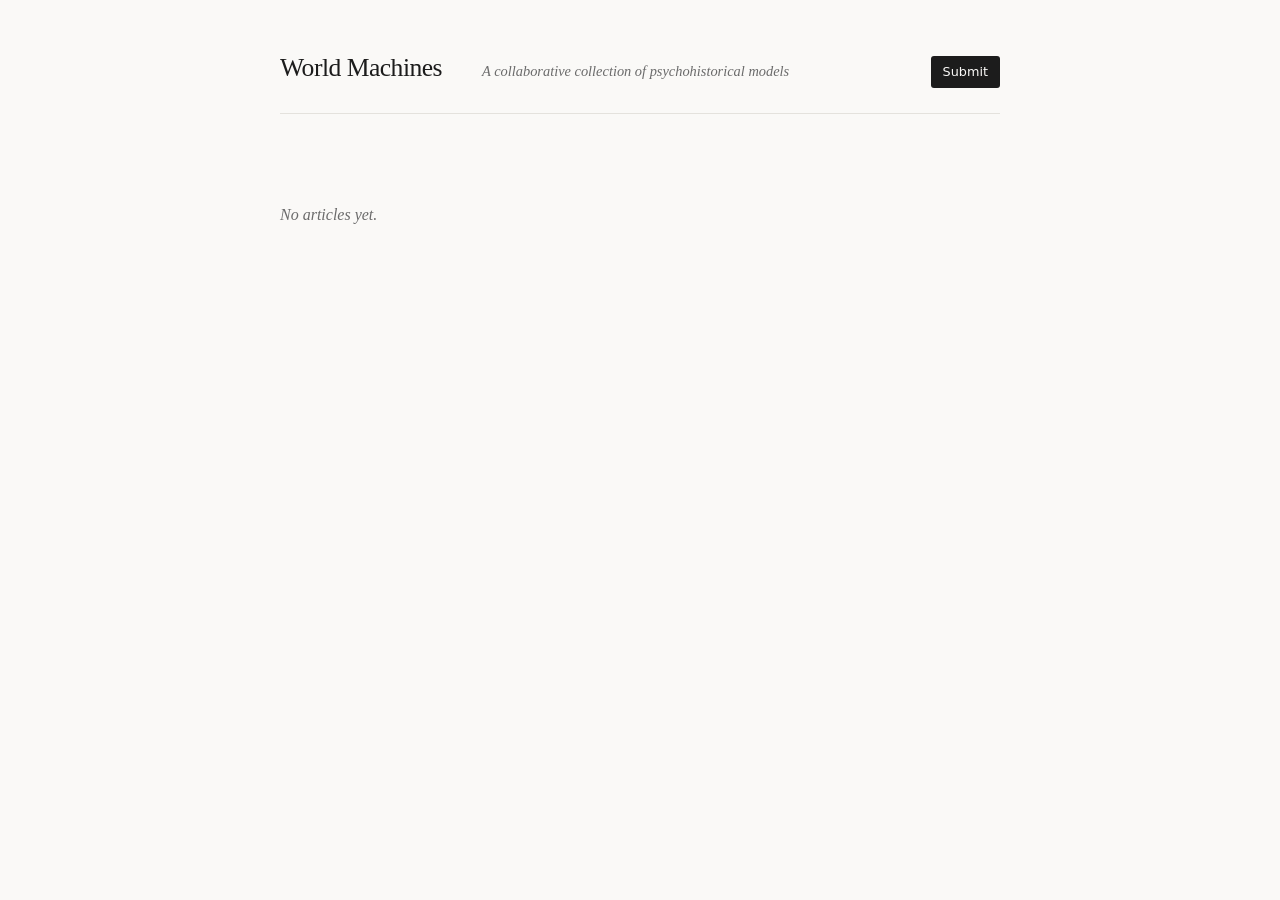
==== index.html @ db5f16dc "Add site, submission pipeline, and GitHub Actions ingest workflow Co-Authored-By: Claude Sonnet 4.6 " ====
<!DOCTYPE html>
<html lang="en">
<head>
  <meta charset="utf-8">
  <meta name="viewport" content="width=device-width, initial-scale=1">
  <title>World Machines</title>
  <link rel="stylesheet" href="style.css">
</head>
<body>
  <header>
    <h1>World Machines</h1>
    <p class="tagline">A collaborative collection of psychohistorical models</p>
    <a href="/submit" class="submit-link">Submit</a>
  </header>
  <main>
  <p class="empty-state">No articles yet.</p>
  </main>
  <!-- built: 2026-05-04T16:42:51Z (0 articles) -->
</body>
</html>
---- style.css ----
*, *::before, *::after { box-sizing: border-box; margin: 0; padding: 0; }

:root {
  --bg: #faf9f7;
  --text: #1c1c1c;
  --muted: #6b6b6b;
  --border: #e4e2dd;
  --link: #1a4c8a;
  --link-hover: #0f2f5a;
  --badge-contribution-bg: #fff3cd;
  --badge-contribution-text: #7a5200;
  --badge-resource-bg: #dbeafe;
  --badge-resource-text: #1e3a8a;
  --max-width: 720px;
}

body {
  font-family: Georgia, 'Times New Roman', serif;
  background: var(--bg);
  color: var(--text);
  line-height: 1.6;
  padding: 0 1.5rem;
}

a { color: var(--link); text-decoration: none; }
a:hover { color: var(--link-hover); text-decoration: underline; }

/* Layout */

header {
  max-width: var(--max-width);
  margin: 3rem auto 2.5rem;
  border-bottom: 1px solid var(--border);
  padding-bottom: 1.5rem;
  display: flex;
  align-items: baseline;
  justify-content: space-between;
  gap: 1rem;
  flex-wrap: wrap;
}

header h1 {
  font-size: 1.6rem;
  font-weight: normal;
  letter-spacing: -0.02em;
}

header p.tagline {
  font-size: 0.9rem;
  color: var(--muted);
  font-style: italic;
  flex: 1;
  padding-left: 1.5rem;
}

.submit-link {
  font-family: system-ui, sans-serif;
  font-size: 0.8rem;
  background: var(--text);
  color: var(--bg);
  padding: 0.35rem 0.75rem;
  border-radius: 3px;
  white-space: nowrap;
}
.submit-link:hover { background: #333; color: var(--bg); text-decoration: none; }

main {
  max-width: var(--max-width);
  margin: 0 auto 4rem;
}

/* Article list */

.articles { list-style: none; }

.article {
  padding: 1.25rem 0;
  border-bottom: 1px solid var(--border);
}
.article:last-child { border-bottom: none; }

.article-title {
  font-size: 1.1rem;
  font-weight: normal;
  margin-bottom: 0.25rem;
}
.article-title a { color: var(--text); }
.article-title a:hover { color: var(--link); }

.article-meta {
  font-family: system-ui, sans-serif;
  font-size: 0.78rem;
  color: var(--muted);
  display: flex;
  align-items: center;
  gap: 0.5rem;
  flex-wrap: wrap;
  margin-bottom: 0.4rem;
}

.badge {
  display: inline-block;
  font-size: 0.7rem;
  font-weight: 600;
  text-transform: uppercase;
  letter-spacing: 0.04em;
  padding: 0.15rem 0.45rem;
  border-radius: 3px;
}
.badge-contribution { background: var(--badge-contribution-bg); color: var(--badge-contribution-text); }
.badge-resource     { background: var(--badge-resource-bg);     color: var(--badge-resource-text); }

.article-description {
  font-size: 0.9rem;
  color: var(--muted);
  margin-top: 0.3rem;
}

.empty-state {
  padding: 3rem 0;
  color: var(--muted);
  font-style: italic;
}

/* Submit form */

.form-wrap {
  max-width: var(--max-width);
  margin: 0 auto 4rem;
}

.form-wrap h2 {
  font-size: 1.2rem;
  font-weight: normal;
  margin-bottom: 0.4rem;
}

.form-wrap .form-intro {
  font-size: 0.9rem;
  color: var(--muted);
  margin-bottom: 2rem;
}

.field { margin-bottom: 1.25rem; }

label {
  display: block;
  font-family: system-ui, sans-serif;
  font-size: 0.82rem;
  font-weight: 600;
  margin-bottom: 0.3rem;
  color: var(--text);
}
label .optional {
  font-weight: normal;
  color: var(--muted);
}

input[type="url"],
input[type="text"],
select,
textarea {
  width: 100%;
  padding: 0.55rem 0.7rem;
  border: 1px solid var(--border);
  border-radius: 4px;
  background: #fff;
  color: var(--text);
  font-family: system-ui, sans-serif;
  font-size: 0.9rem;
  line-height: 1.4;
  appearance: none;
}
input:focus, select:focus, textarea:focus {
  outline: 2px solid var(--link);
  outline-offset: 1px;
  border-color: var(--link);
}

textarea { resize: vertical; min-height: 80px; }

.select-wrap { position: relative; }
.select-wrap::after {
  content: '▾';
  position: absolute;
  right: 0.7rem;
  top: 50%;
  transform: translateY(-50%);
  pointer-events: none;
  color: var(--muted);
  font-size: 0.8rem;
}

button[type="submit"] {
  font-family: system-ui, sans-serif;
  font-size: 0.9rem;
  font-weight: 600;
  background: var(--text);
  color: var(--bg);
  border: none;
  padding: 0.6rem 1.5rem;
  border-radius: 4px;
  cursor: pointer;
}
button[type="submit"]:hover { background: #333; }
button[type="submit"]:disabled { opacity: 0.5; cursor: default; }

.form-message {
  font-family: system-ui, sans-serif;
  font-size: 0.88rem;
  margin-top: 1rem;
  padding: 0.6rem 0.8rem;
  border-radius: 4px;
  display: none;
}
.form-message.success { background: #d1fae5; color: #065f46; display: block; }
.form-message.error   { background: #fee2e2; color: #991b1b; display: block; }
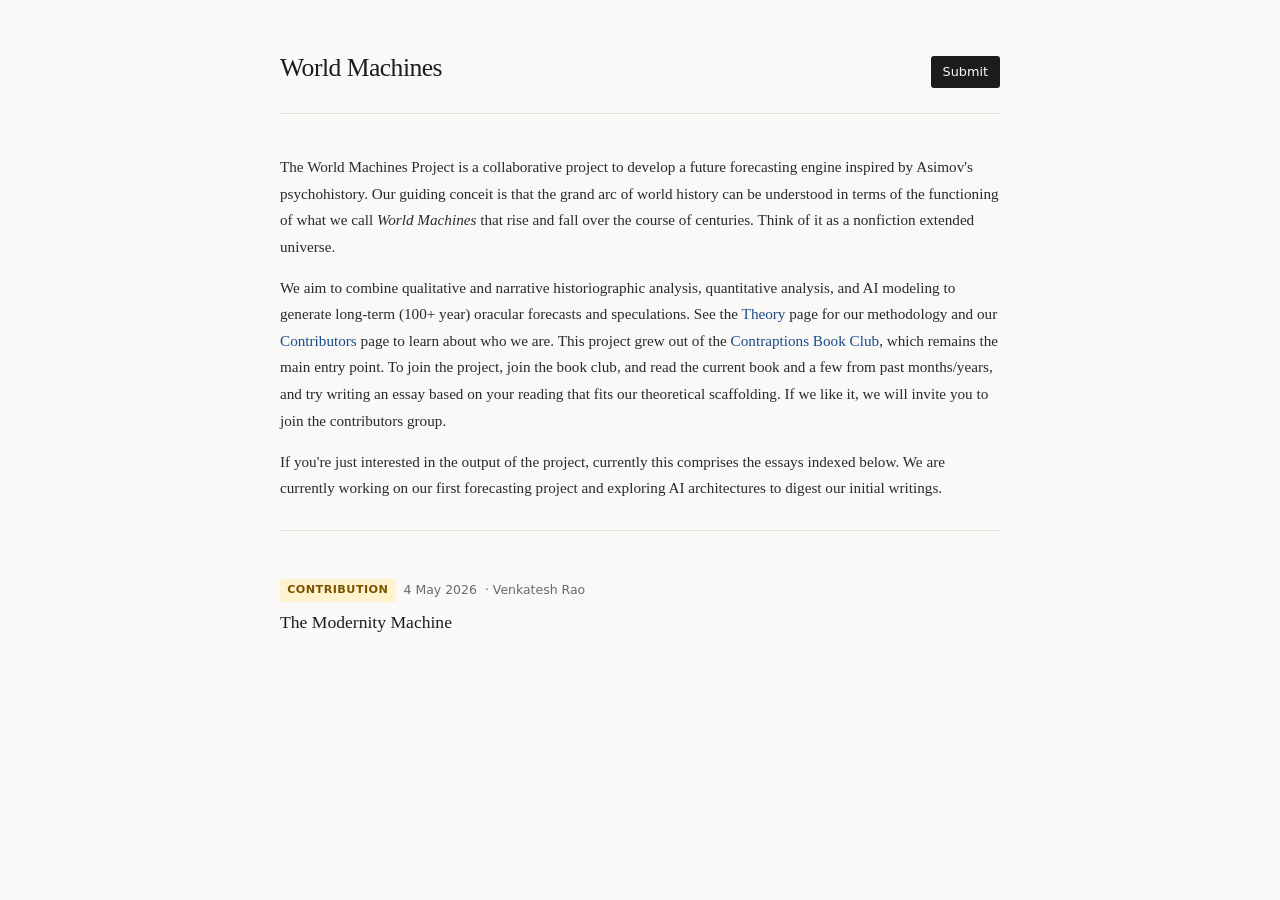
==== commit a2a96b22: "Add blurbs.md → index blurb with local page ref parsing Co-Authored-By: Claude Sonnet 4.6 <noreply@a" ====
--- a/index.html
+++ b/index.html
@@ -9,12 +9,27 @@
 <body>
   <header>
     <h1>World Machines</h1>
-    <p class="tagline">A collaborative collection of psychohistorical models</p>
     <a href="/submit" class="submit-link">Submit</a>
   </header>
   <main>
-  <p class="empty-state">No articles yet.</p>
+  <section class="blurb">
+    <p>The World Machines Project is a collaborative project to develop a future forecasting engine inspired by Asimov's psychohistory. Our guiding conceit is that the grand arc of world history can be understood in terms of the functioning of what we call <em>World Machines</em> that rise and fall over the course of centuries. Think of it as a nonfiction extended universe.</p>
+    <p>We aim to combine qualitative and narrative historiographic analysis, quantitative analysis, and AI modeling to generate long-term (100+ year) oracular forecasts and speculations. See the <a href="/theory">Theory</a> page for our methodology and our <a href="/contributors">Contributors</a> page to learn about who we are. This project grew out of the <a href="https://contraptions.venkateshrao.com/p/contraptions-book-club">Contraptions Book Club</a>, which remains the main entry point. To join the project, join the book club, and read the current book and a few from past months/years, and try writing an essay based on your reading that fits our theoretical scaffolding. If we like it, we will invite you to join the contributors group.</p>
+    <p>If you're just interested in the output of the project, currently this comprises the essays indexed below. We are currently working on our first forecasting project and exploring AI architectures to digest our initial writings.</p>
+  </section>
+  <section class="articles-section">
+  <ul class="articles">
+    <li class="article">
+      <div class="article-meta">
+        <span class="badge badge-contribution">Contribution</span>
+        <span>4 May 2026</span>
+        <span>· Venkatesh Rao</span>
+      </div>
+      <h2 class="article-title"><a href="https://contraptions.venkateshrao.com/p/the-modernity-machine">The Modernity Machine</a></h2>
+    </li>
+  </ul>
+  </section>
   </main>
-  <!-- built: 2026-05-04T16:42:51Z (0 articles) -->
+  <!-- built: 2026-05-05T00:32:28Z (1 articles) -->
 </body>
 </html>
--- a/style.css
+++ b/style.css
@@ -45,13 +45,6 @@
   letter-spacing: -0.02em;
 }
 
-header p.tagline {
-  font-size: 0.9rem;
-  color: var(--muted);
-  font-style: italic;
-  flex: 1;
-  padding-left: 1.5rem;
-}
 
 .submit-link {
   font-family: system-ui, sans-serif;
@@ -68,6 +61,22 @@
   max-width: var(--max-width);
   margin: 0 auto 4rem;
 }
+
+/* Blurb */
+
+.blurb {
+  border-bottom: 1px solid var(--border);
+  padding-bottom: 1.75rem;
+  margin-bottom: 1.75rem;
+}
+
+.blurb p {
+  font-size: 0.95rem;
+  line-height: 1.75;
+  margin-bottom: 0.9rem;
+  color: #2a2a2a;
+}
+.blurb p:last-child { margin-bottom: 0; }
 
 /* Article list */
 
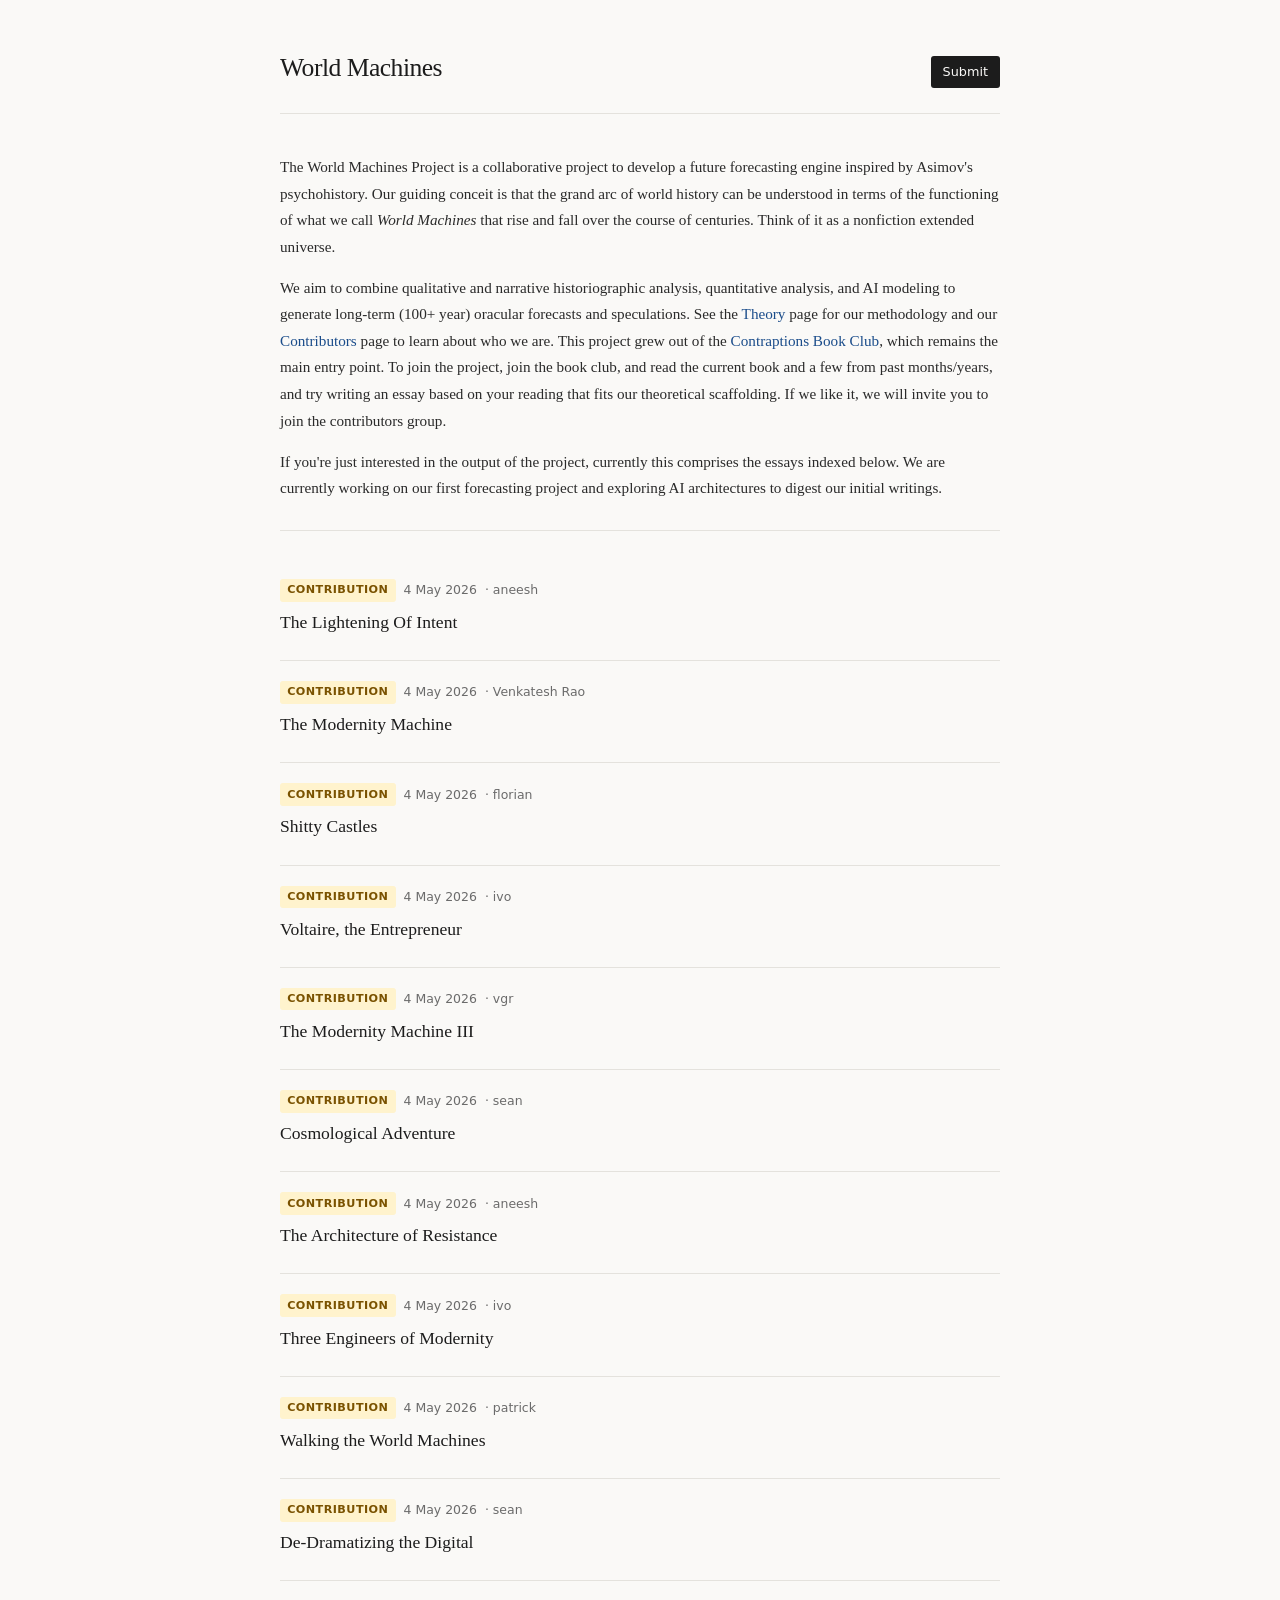
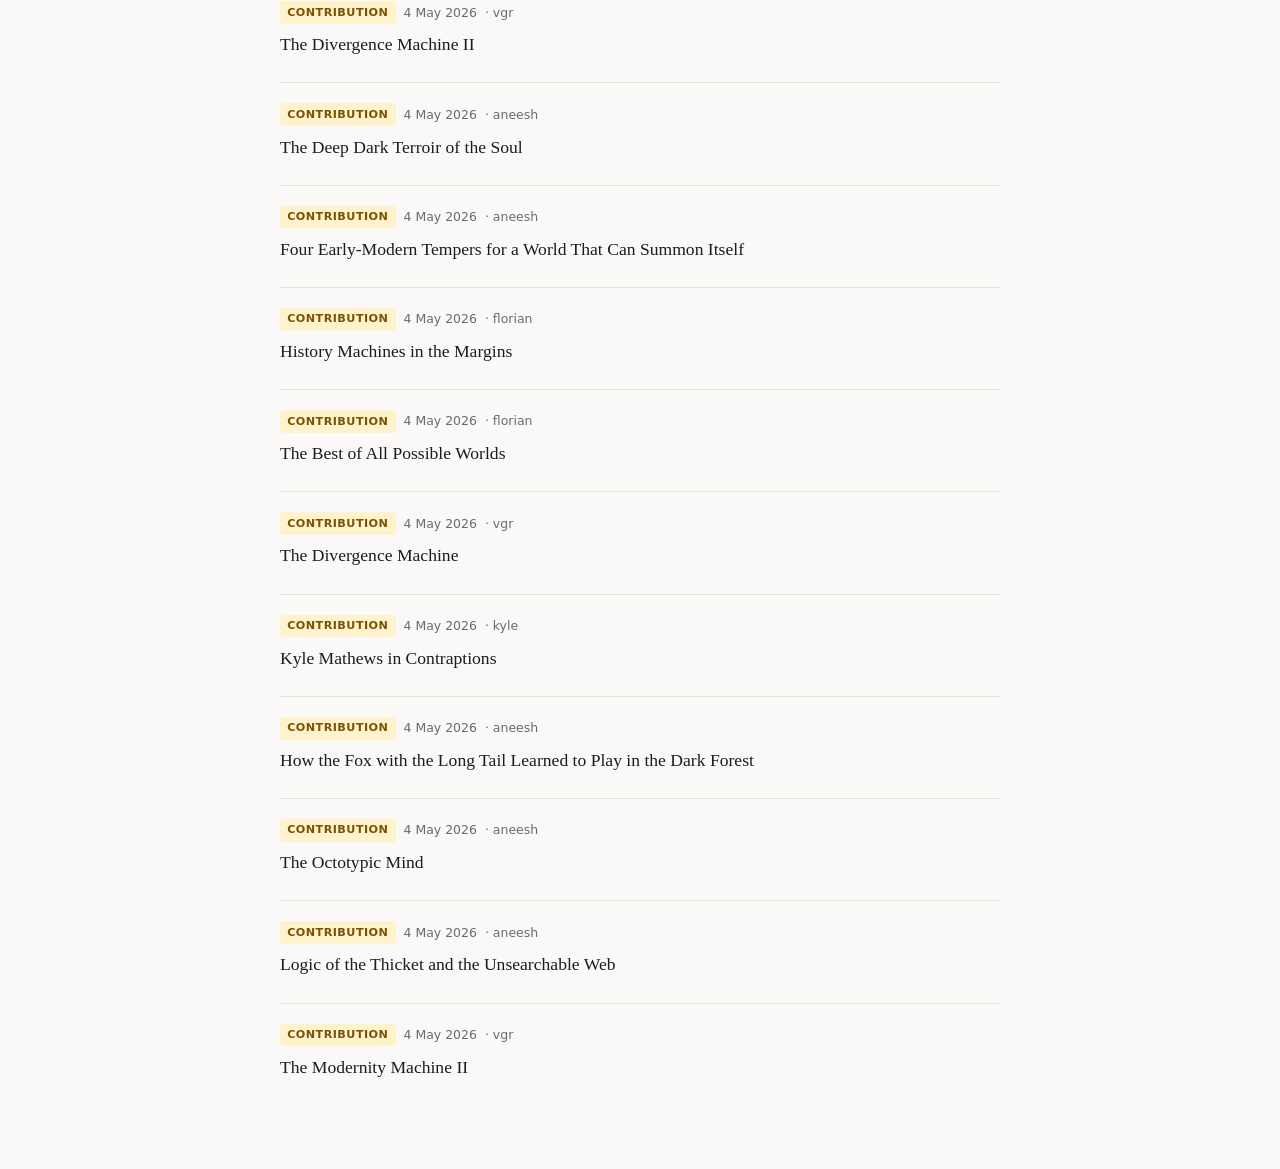
==== commit 69feef0a: "Normalize Aneesh handle to lowercase in article JSON Co-Authored-By: Claude Sonnet 4.6 <noreply@anth" ====
--- a/index.html
+++ b/index.html
@@ -23,13 +23,173 @@
       <div class="article-meta">
         <span class="badge badge-contribution">Contribution</span>
         <span>4 May 2026</span>
+        <span>· aneesh</span>
+      </div>
+      <h2 class="article-title"><a href="https://aneeshsathe.com/the-lightening-of-intent/">The Lightening Of Intent</a></h2>
+    </li>
+    <li class="article">
+      <div class="article-meta">
+        <span class="badge badge-contribution">Contribution</span>
+        <span>4 May 2026</span>
         <span>· Venkatesh Rao</span>
       </div>
       <h2 class="article-title"><a href="https://contraptions.venkateshrao.com/p/the-modernity-machine">The Modernity Machine</a></h2>
     </li>
+    <li class="article">
+      <div class="article-meta">
+        <span class="badge badge-contribution">Contribution</span>
+        <span>4 May 2026</span>
+        <span>· florian</span>
+      </div>
+      <h2 class="article-title"><a href="https://notefields.substack.com/p/shitty-castles">Shitty Castles</a></h2>
+    </li>
+    <li class="article">
+      <div class="article-meta">
+        <span class="badge badge-contribution">Contribution</span>
+        <span>4 May 2026</span>
+        <span>· ivo</span>
+      </div>
+      <h2 class="article-title"><a href="https://www.linkandth.ink/p/voltaire-the-entrepreneur">Voltaire, the Entrepreneur</a></h2>
+    </li>
+    <li class="article">
+      <div class="article-meta">
+        <span class="badge badge-contribution">Contribution</span>
+        <span>4 May 2026</span>
+        <span>· vgr</span>
+      </div>
+      <h2 class="article-title"><a href="https://contraptions.venkateshrao.com/p/the-modernity-machine-iii">The Modernity Machine III</a></h2>
+    </li>
+    <li class="article">
+      <div class="article-meta">
+        <span class="badge badge-contribution">Contribution</span>
+        <span>4 May 2026</span>
+        <span>· sean</span>
+      </div>
+      <h2 class="article-title"><a href="https://open.substack.com/pub/seanstevenson/p/cosmological-adventure?r=yrsx&amp;utm_campaign=post&amp;utm_medium=web">Cosmological Adventure</a></h2>
+    </li>
+    <li class="article">
+      <div class="article-meta">
+        <span class="badge badge-contribution">Contribution</span>
+        <span>4 May 2026</span>
+        <span>· aneesh</span>
+      </div>
+      <h2 class="article-title"><a href="https://aneeshsathe.com/the-architecture-of-resistance/">The Architecture of Resistance</a></h2>
+    </li>
+    <li class="article">
+      <div class="article-meta">
+        <span class="badge badge-contribution">Contribution</span>
+        <span>4 May 2026</span>
+        <span>· ivo</span>
+      </div>
+      <h2 class="article-title"><a href="https://www.linkandth.ink/p/three-engineers-of-modernity">Three Engineers of Modernity</a></h2>
+    </li>
+    <li class="article">
+      <div class="article-meta">
+        <span class="badge badge-contribution">Contribution</span>
+        <span>4 May 2026</span>
+        <span>· patrick</span>
+      </div>
+      <h2 class="article-title"><a href="https://pioneeringspirit.xyz/walking-the-world-machines">Walking the World Machines</a></h2>
+    </li>
+    <li class="article">
+      <div class="article-meta">
+        <span class="badge badge-contribution">Contribution</span>
+        <span>4 May 2026</span>
+        <span>· sean</span>
+      </div>
+      <h2 class="article-title"><a href="https://open.substack.com/pub/seanstevenson/p/de-dramatizing-the-digital?r=yrsx&amp;utm_medium=ios">De-Dramatizing the Digital</a></h2>
+    </li>
+    <li class="article">
+      <div class="article-meta">
+        <span class="badge badge-contribution">Contribution</span>
+        <span>4 May 2026</span>
+        <span>· vgr</span>
+      </div>
+      <h2 class="article-title"><a href="https://contraptions.venkateshrao.com/p/the-divergence-machine-ii">The Divergence Machine II</a></h2>
+    </li>
+    <li class="article">
+      <div class="article-meta">
+        <span class="badge badge-contribution">Contribution</span>
+        <span>4 May 2026</span>
+        <span>· aneesh</span>
+      </div>
+      <h2 class="article-title"><a href="https://aneeshsathe.com/the-deep-dark-terroir-of-the-soul/">The Deep Dark Terroir of the Soul</a></h2>
+    </li>
+    <li class="article">
+      <div class="article-meta">
+        <span class="badge badge-contribution">Contribution</span>
+        <span>4 May 2026</span>
+        <span>· aneesh</span>
+      </div>
+      <h2 class="article-title"><a href="https://aneeshsathe.com/four-early-modern-tempers-for-a-world-that-can-summon-itself/">Four Early-Modern Tempers for a World That Can Summon Itself</a></h2>
+    </li>
+    <li class="article">
+      <div class="article-meta">
+        <span class="badge badge-contribution">Contribution</span>
+        <span>4 May 2026</span>
+        <span>· florian</span>
+      </div>
+      <h2 class="article-title"><a href="https://notefields.substack.com/p/history-machines-in-the-margins">History Machines in the Margins</a></h2>
+    </li>
+    <li class="article">
+      <div class="article-meta">
+        <span class="badge badge-contribution">Contribution</span>
+        <span>4 May 2026</span>
+        <span>· florian</span>
+      </div>
+      <h2 class="article-title"><a href="https://notefields.substack.com/p/the-best-of-all-possible-worlds">The Best of All Possible Worlds</a></h2>
+    </li>
+    <li class="article">
+      <div class="article-meta">
+        <span class="badge badge-contribution">Contribution</span>
+        <span>4 May 2026</span>
+        <span>· vgr</span>
+      </div>
+      <h2 class="article-title"><a href="https://contraptions.venkateshrao.com/p/the-divergence-machine">The Divergence Machine</a></h2>
+    </li>
+    <li class="article">
+      <div class="article-meta">
+        <span class="badge badge-contribution">Contribution</span>
+        <span>4 May 2026</span>
+        <span>· kyle</span>
+      </div>
+      <h2 class="article-title"><a href="https://open.substack.com/chat/posts/a9c3fffe-6960-4297-8134-9b6d8a1b59cc?utm_source=share">Kyle Mathews in Contraptions</a></h2>
+    </li>
+    <li class="article">
+      <div class="article-meta">
+        <span class="badge badge-contribution">Contribution</span>
+        <span>4 May 2026</span>
+        <span>· aneesh</span>
+      </div>
+      <h2 class="article-title"><a href="https://aneeshsathe.com/how-the-fox-with-the-long-tail-learned-to-play-in-the-dark-forest/">How the Fox with the Long Tail Learned to Play in the Dark Forest</a></h2>
+    </li>
+    <li class="article">
+      <div class="article-meta">
+        <span class="badge badge-contribution">Contribution</span>
+        <span>4 May 2026</span>
+        <span>· aneesh</span>
+      </div>
+      <h2 class="article-title"><a href="https://aneeshsathe.com/the-octotypic-mind/">The Octotypic Mind</a></h2>
+    </li>
+    <li class="article">
+      <div class="article-meta">
+        <span class="badge badge-contribution">Contribution</span>
+        <span>4 May 2026</span>
+        <span>· aneesh</span>
+      </div>
+      <h2 class="article-title"><a href="https://aneeshsathe.com/logic-of-the-thicket-and-the-unsearchable-web/">Logic of the Thicket and the Unsearchable Web</a></h2>
+    </li>
+    <li class="article">
+      <div class="article-meta">
+        <span class="badge badge-contribution">Contribution</span>
+        <span>4 May 2026</span>
+        <span>· vgr</span>
+      </div>
+      <h2 class="article-title"><a href="https://contraptions.venkateshrao.com/p/the-modernity-machine-ii">The Modernity Machine II</a></h2>
+    </li>
   </ul>
   </section>
   </main>
-  <!-- built: 2026-05-05T00:32:28Z (1 articles) -->
+  <!-- built: 2026-05-05T01:14:26Z (21 articles) -->
 </body>
 </html>
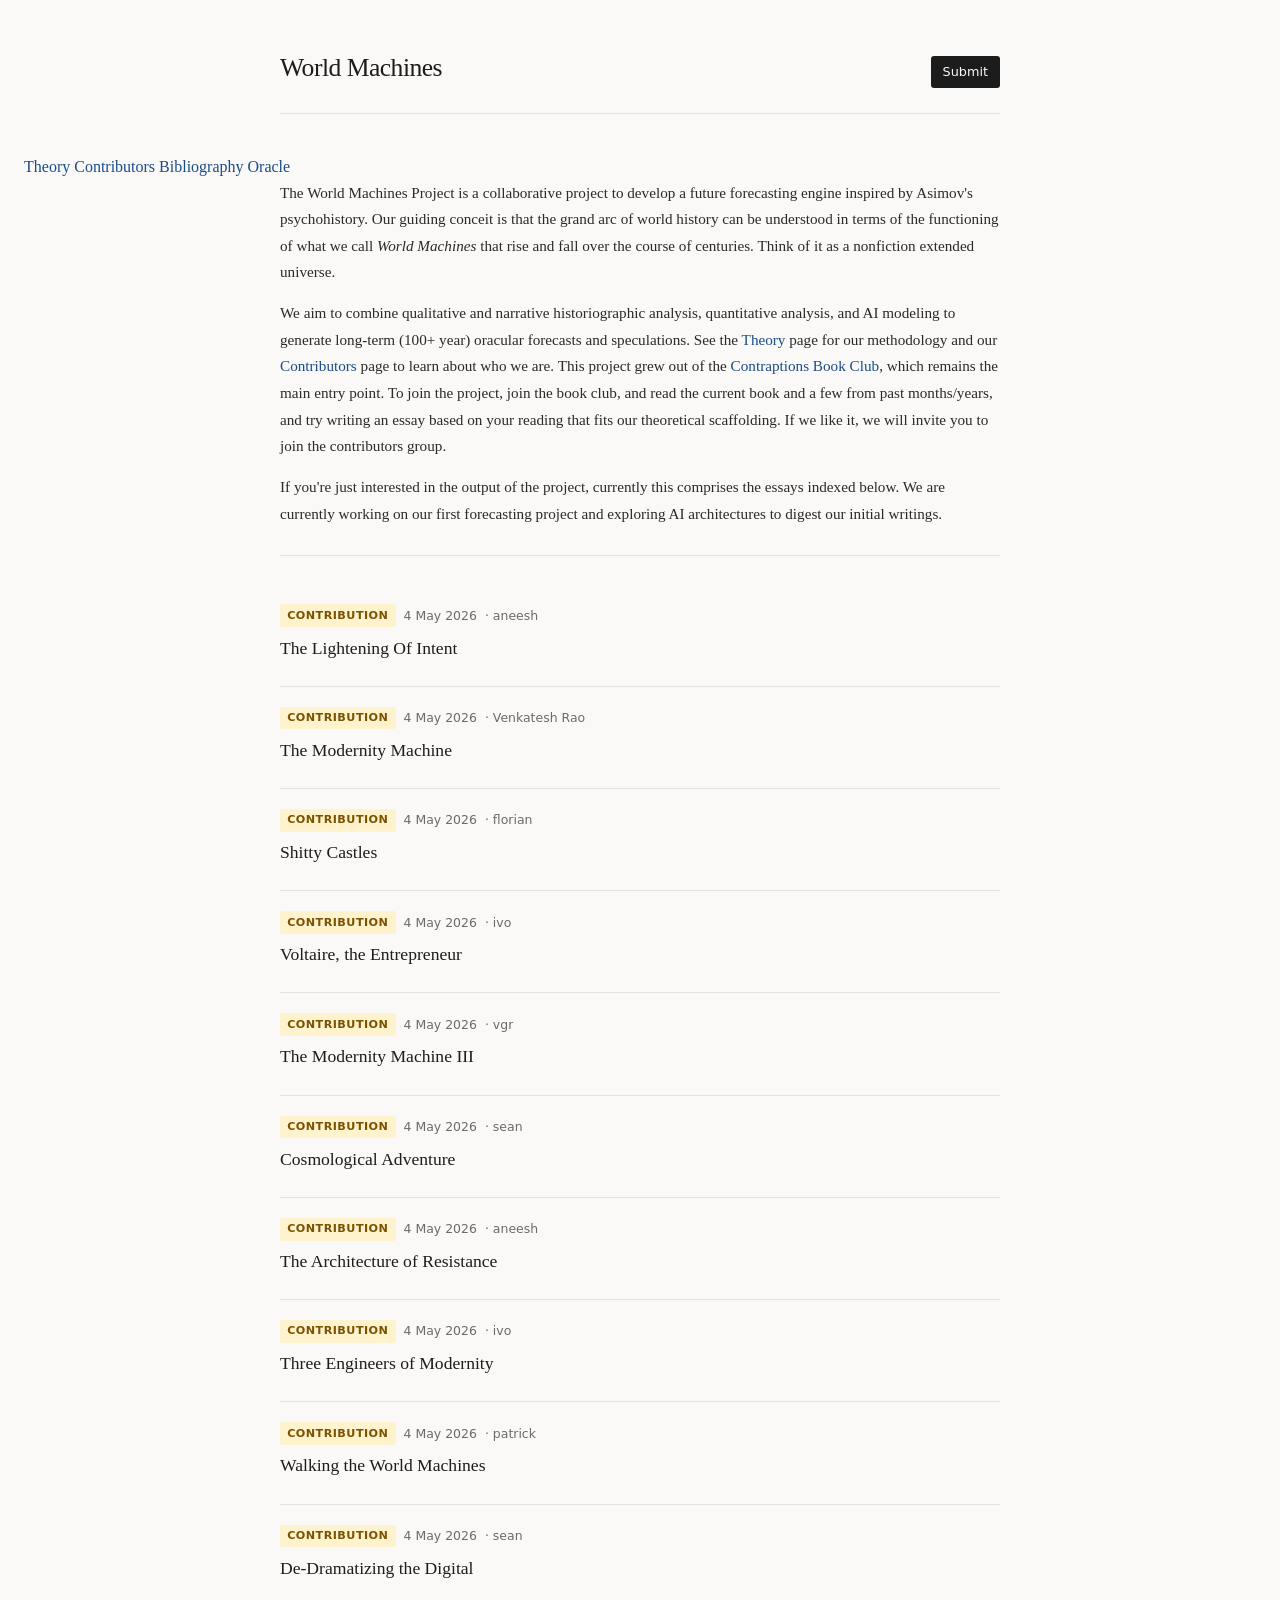
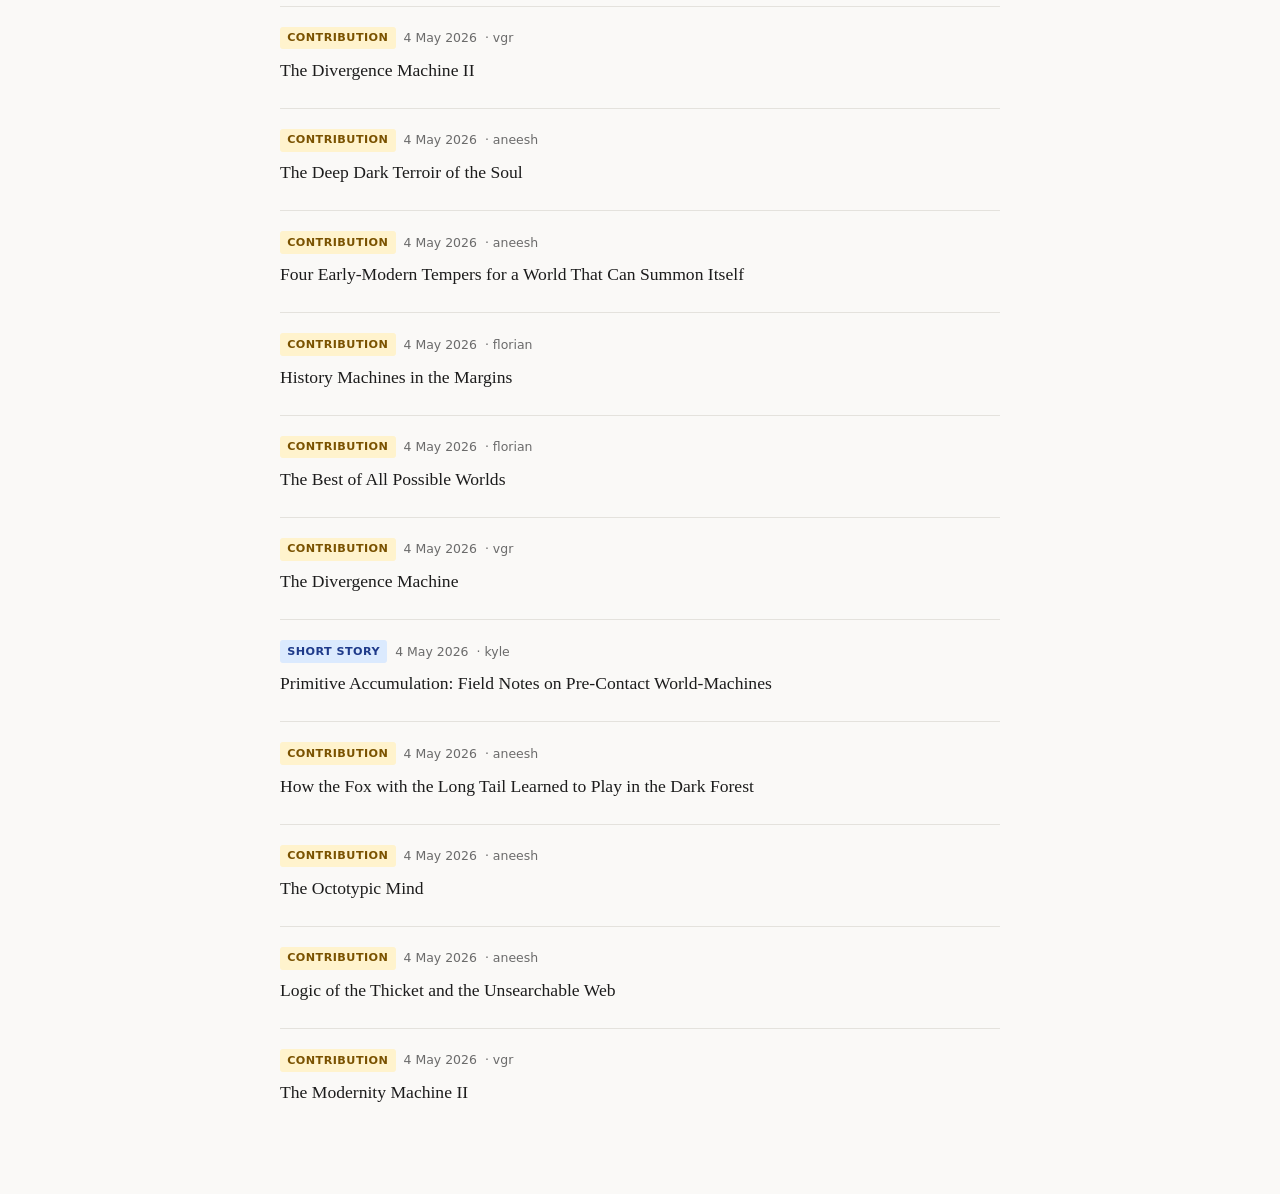
==== commit dc4cf28c: "Fix Kyle Mathews article: correct URL, title, type - URL → Google Doc (correct link) - Title → Primi" ====
--- a/index.html
+++ b/index.html
@@ -11,6 +11,12 @@
     <h1>World Machines</h1>
     <a href="/submit" class="submit-link">Submit</a>
   </header>
+  <nav class="sitenav">
+    <a href="/theory">Theory</a>
+    <a href="/contributors">Contributors</a>
+    <a href="/bibliography">Bibliography</a>
+    <a href="/oracle">Oracle</a>
+  </nav>
   <main>
   <section class="blurb">
     <p>The World Machines Project is a collaborative project to develop a future forecasting engine inspired by Asimov's psychohistory. Our guiding conceit is that the grand arc of world history can be understood in terms of the functioning of what we call <em>World Machines</em> that rise and fall over the course of centuries. Think of it as a nonfiction extended universe.</p>
@@ -149,11 +155,11 @@
     </li>
     <li class="article">
       <div class="article-meta">
-        <span class="badge badge-contribution">Contribution</span>
+        <span class="badge badge-resource">Short story</span>
         <span>4 May 2026</span>
         <span>· kyle</span>
       </div>
-      <h2 class="article-title"><a href="https://open.substack.com/chat/posts/a9c3fffe-6960-4297-8134-9b6d8a1b59cc?utm_source=share">Kyle Mathews in Contraptions</a></h2>
+      <h2 class="article-title"><a href="https://docs.google.com/document/d/1d3Qkgf0_PIAqy0U4FB1RhfBDewRMpYHNi3oi7e2qwC0/edit?usp=drivesdk">Primitive Accumulation: Field Notes on Pre-Contact World-Machines</a></h2>
     </li>
     <li class="article">
       <div class="article-meta">
@@ -190,6 +196,6 @@
   </ul>
   </section>
   </main>
-  <!-- built: 2026-05-05T01:14:26Z (21 articles) -->
+  <!-- built: 2026-05-05T01:56:11Z (21 essays) -->
 </body>
 </html>
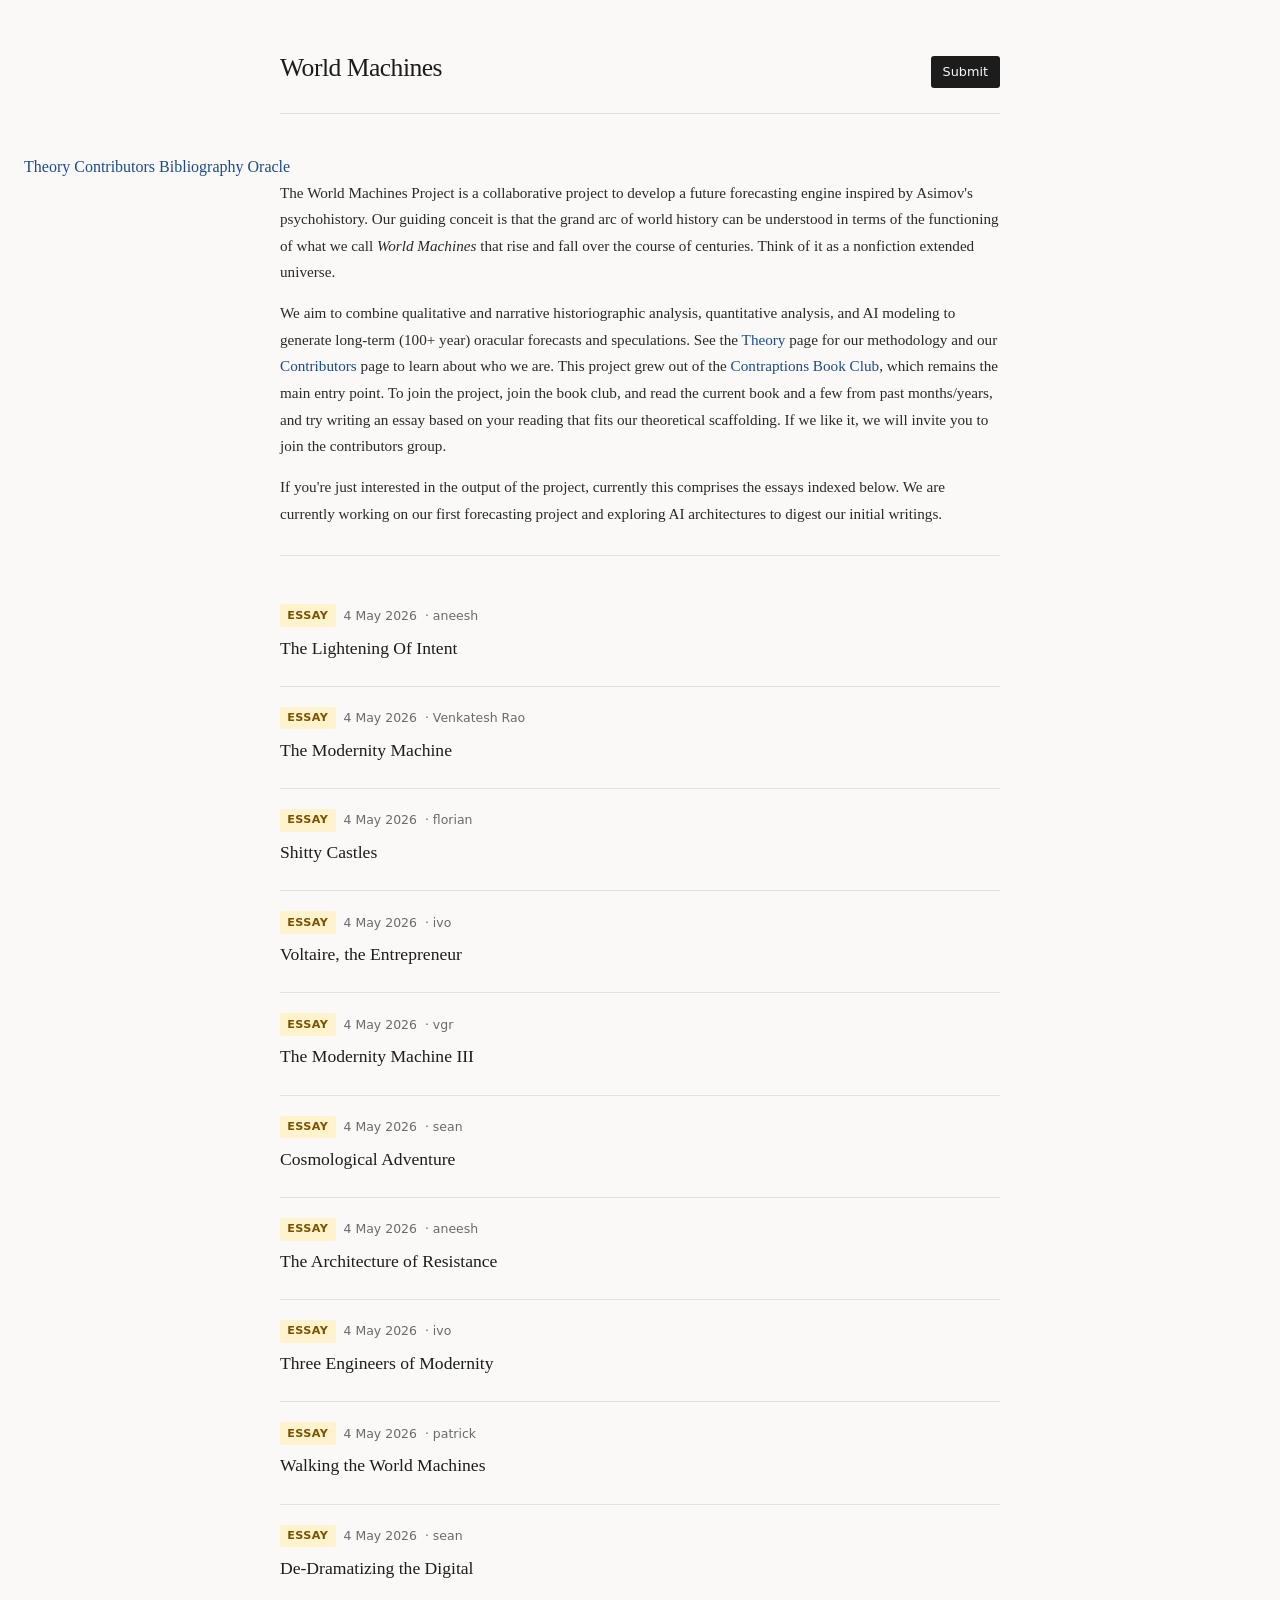
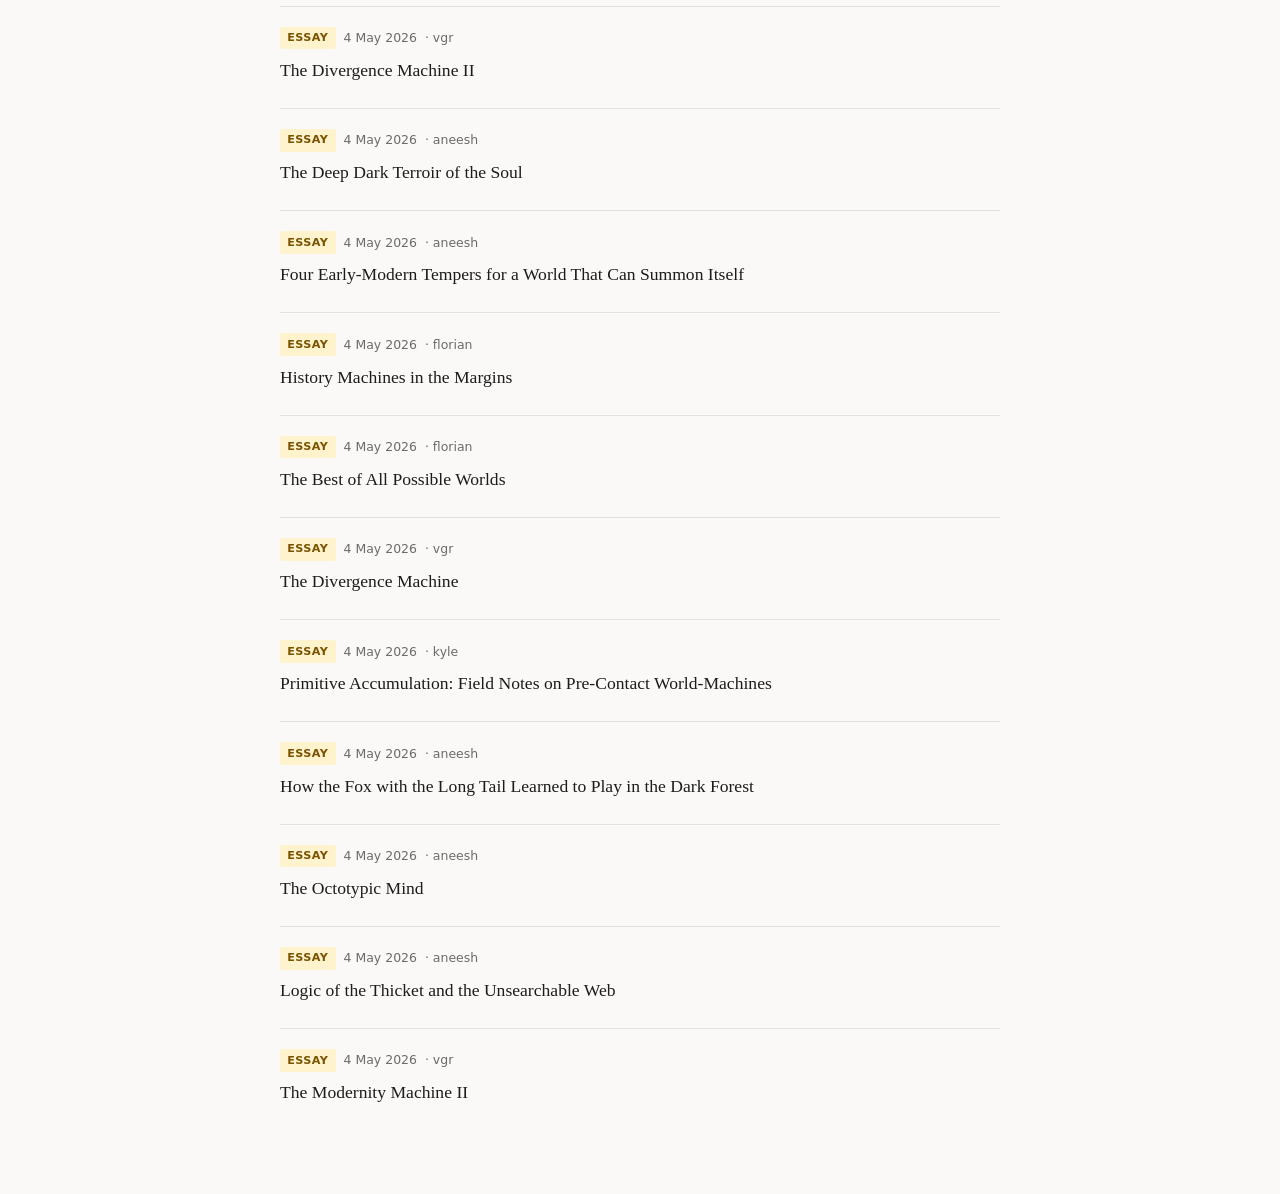
==== commit 6aec8de0: "Separate authorship type from content format type: contribution | resource (who authored it) format:" ====
--- a/index.html
+++ b/index.html
@@ -27,7 +27,7 @@
   <ul class="articles">
     <li class="article">
       <div class="article-meta">
-        <span class="badge badge-contribution">Contribution</span>
+        <span class="badge badge-contribution">Essay</span>
         <span>4 May 2026</span>
         <span>· aneesh</span>
       </div>
@@ -35,7 +35,7 @@
     </li>
     <li class="article">
       <div class="article-meta">
-        <span class="badge badge-contribution">Contribution</span>
+        <span class="badge badge-contribution">Essay</span>
         <span>4 May 2026</span>
         <span>· Venkatesh Rao</span>
       </div>
@@ -43,7 +43,7 @@
     </li>
     <li class="article">
       <div class="article-meta">
-        <span class="badge badge-contribution">Contribution</span>
+        <span class="badge badge-contribution">Essay</span>
         <span>4 May 2026</span>
         <span>· florian</span>
       </div>
@@ -51,7 +51,7 @@
     </li>
     <li class="article">
       <div class="article-meta">
-        <span class="badge badge-contribution">Contribution</span>
+        <span class="badge badge-contribution">Essay</span>
         <span>4 May 2026</span>
         <span>· ivo</span>
       </div>
@@ -59,7 +59,7 @@
     </li>
     <li class="article">
       <div class="article-meta">
-        <span class="badge badge-contribution">Contribution</span>
+        <span class="badge badge-contribution">Essay</span>
         <span>4 May 2026</span>
         <span>· vgr</span>
       </div>
@@ -67,7 +67,7 @@
     </li>
     <li class="article">
       <div class="article-meta">
-        <span class="badge badge-contribution">Contribution</span>
+        <span class="badge badge-contribution">Essay</span>
         <span>4 May 2026</span>
         <span>· sean</span>
       </div>
@@ -75,7 +75,7 @@
     </li>
     <li class="article">
       <div class="article-meta">
-        <span class="badge badge-contribution">Contribution</span>
+        <span class="badge badge-contribution">Essay</span>
         <span>4 May 2026</span>
         <span>· aneesh</span>
       </div>
@@ -83,7 +83,7 @@
     </li>
     <li class="article">
       <div class="article-meta">
-        <span class="badge badge-contribution">Contribution</span>
+        <span class="badge badge-contribution">Essay</span>
         <span>4 May 2026</span>
         <span>· ivo</span>
       </div>
@@ -91,7 +91,7 @@
     </li>
     <li class="article">
       <div class="article-meta">
-        <span class="badge badge-contribution">Contribution</span>
+        <span class="badge badge-contribution">Essay</span>
         <span>4 May 2026</span>
         <span>· patrick</span>
       </div>
@@ -99,7 +99,7 @@
     </li>
     <li class="article">
       <div class="article-meta">
-        <span class="badge badge-contribution">Contribution</span>
+        <span class="badge badge-contribution">Essay</span>
         <span>4 May 2026</span>
         <span>· sean</span>
       </div>
@@ -107,7 +107,7 @@
     </li>
     <li class="article">
       <div class="article-meta">
-        <span class="badge badge-contribution">Contribution</span>
+        <span class="badge badge-contribution">Essay</span>
         <span>4 May 2026</span>
         <span>· vgr</span>
       </div>
@@ -115,7 +115,7 @@
     </li>
     <li class="article">
       <div class="article-meta">
-        <span class="badge badge-contribution">Contribution</span>
+        <span class="badge badge-contribution">Essay</span>
         <span>4 May 2026</span>
         <span>· aneesh</span>
       </div>
@@ -123,7 +123,7 @@
     </li>
     <li class="article">
       <div class="article-meta">
-        <span class="badge badge-contribution">Contribution</span>
+        <span class="badge badge-contribution">Essay</span>
         <span>4 May 2026</span>
         <span>· aneesh</span>
       </div>
@@ -131,7 +131,7 @@
     </li>
     <li class="article">
       <div class="article-meta">
-        <span class="badge badge-contribution">Contribution</span>
+        <span class="badge badge-contribution">Essay</span>
         <span>4 May 2026</span>
         <span>· florian</span>
       </div>
@@ -139,7 +139,7 @@
     </li>
     <li class="article">
       <div class="article-meta">
-        <span class="badge badge-contribution">Contribution</span>
+        <span class="badge badge-contribution">Essay</span>
         <span>4 May 2026</span>
         <span>· florian</span>
       </div>
@@ -147,7 +147,7 @@
     </li>
     <li class="article">
       <div class="article-meta">
-        <span class="badge badge-contribution">Contribution</span>
+        <span class="badge badge-contribution">Essay</span>
         <span>4 May 2026</span>
         <span>· vgr</span>
       </div>
@@ -155,7 +155,7 @@
     </li>
     <li class="article">
       <div class="article-meta">
-        <span class="badge badge-resource">Short story</span>
+        <span class="badge badge-contribution">Essay</span>
         <span>4 May 2026</span>
         <span>· kyle</span>
       </div>
@@ -163,7 +163,7 @@
     </li>
     <li class="article">
       <div class="article-meta">
-        <span class="badge badge-contribution">Contribution</span>
+        <span class="badge badge-contribution">Essay</span>
         <span>4 May 2026</span>
         <span>· aneesh</span>
       </div>
@@ -171,7 +171,7 @@
     </li>
     <li class="article">
       <div class="article-meta">
-        <span class="badge badge-contribution">Contribution</span>
+        <span class="badge badge-contribution">Essay</span>
         <span>4 May 2026</span>
         <span>· aneesh</span>
       </div>
@@ -179,7 +179,7 @@
     </li>
     <li class="article">
       <div class="article-meta">
-        <span class="badge badge-contribution">Contribution</span>
+        <span class="badge badge-contribution">Essay</span>
         <span>4 May 2026</span>
         <span>· aneesh</span>
       </div>
@@ -187,7 +187,7 @@
     </li>
     <li class="article">
       <div class="article-meta">
-        <span class="badge badge-contribution">Contribution</span>
+        <span class="badge badge-contribution">Essay</span>
         <span>4 May 2026</span>
         <span>· vgr</span>
       </div>
@@ -196,6 +196,6 @@
   </ul>
   </section>
   </main>
-  <!-- built: 2026-05-05T01:56:11Z (21 essays) -->
+  <!-- built: 2026-05-05T02:06:46Z (21 essays) -->
 </body>
 </html>
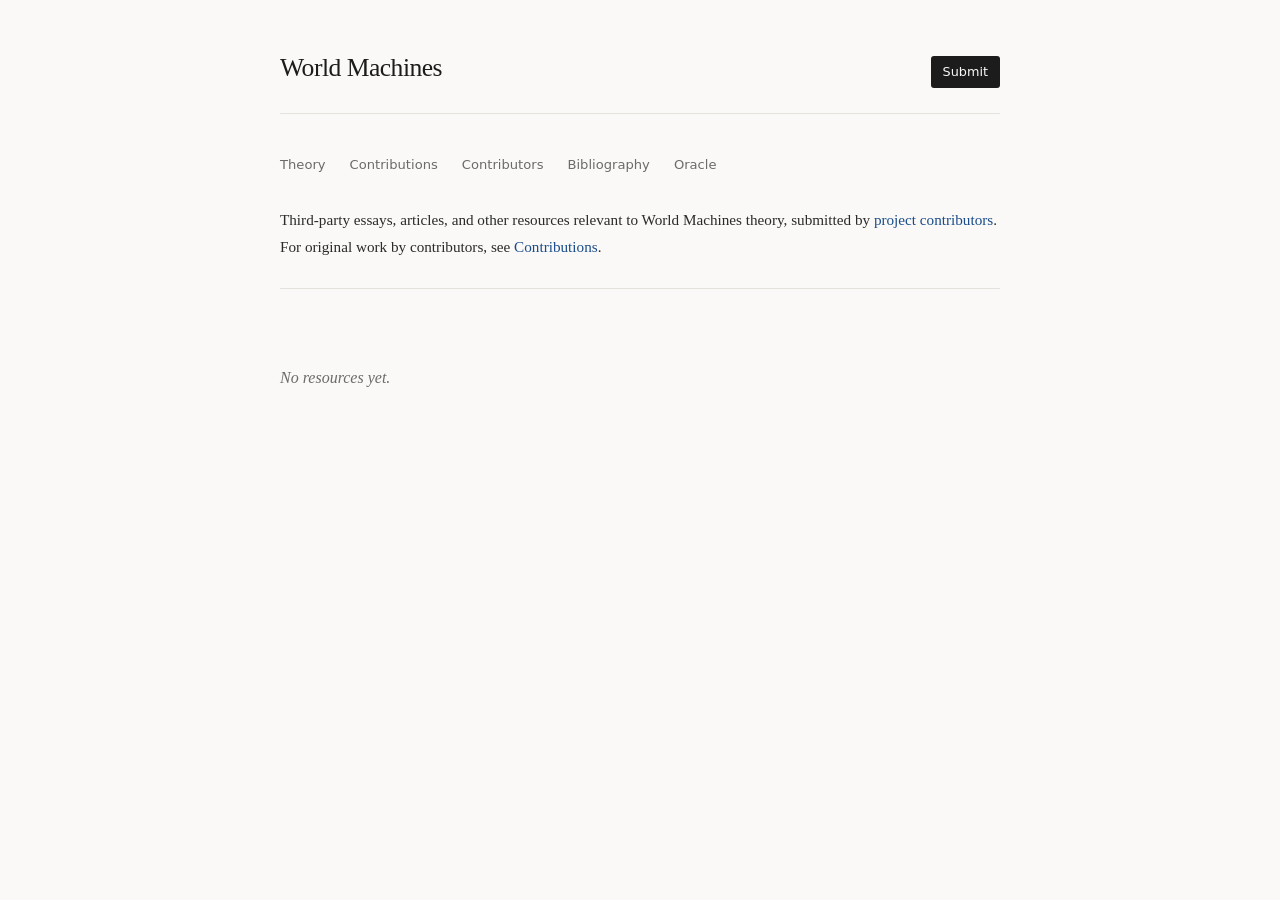
==== commit dae9e3ac: "Split index into Resources/Contributions pages; add sort controls - Front page (index.html) now show" ====
--- a/index.html
+++ b/index.html
@@ -13,189 +13,19 @@
   </header>
   <nav class="sitenav">
     <a href="/theory">Theory</a>
+    <a href="/contributions">Contributions</a>
     <a href="/contributors">Contributors</a>
     <a href="/bibliography">Bibliography</a>
     <a href="/oracle">Oracle</a>
   </nav>
   <main>
   <section class="blurb">
-    <p>The World Machines Project is a collaborative project to develop a future forecasting engine inspired by Asimov's psychohistory. Our guiding conceit is that the grand arc of world history can be understood in terms of the functioning of what we call <em>World Machines</em> that rise and fall over the course of centuries. Think of it as a nonfiction extended universe.</p>
-    <p>We aim to combine qualitative and narrative historiographic analysis, quantitative analysis, and AI modeling to generate long-term (100+ year) oracular forecasts and speculations. See the <a href="/theory">Theory</a> page for our methodology and our <a href="/contributors">Contributors</a> page to learn about who we are. This project grew out of the <a href="https://contraptions.venkateshrao.com/p/contraptions-book-club">Contraptions Book Club</a>, which remains the main entry point. To join the project, join the book club, and read the current book and a few from past months/years, and try writing an essay based on your reading that fits our theoretical scaffolding. If we like it, we will invite you to join the contributors group.</p>
-    <p>If you're just interested in the output of the project, currently this comprises the essays indexed below. We are currently working on our first forecasting project and exploring AI architectures to digest our initial writings.</p>
+    <p>Third-party essays, articles, and other resources relevant to World Machines theory, submitted by <a href="/contributors">project contributors</a>. For original work by contributors, see <a href="/contributions">Contributions</a>.</p>
   </section>
   <section class="articles-section">
-  <ul class="articles">
-    <li class="article">
-      <div class="article-meta">
-        <span class="badge badge-contribution">Essay</span>
-        <span>4 May 2026</span>
-        <span>· aneesh</span>
-      </div>
-      <h2 class="article-title"><a href="https://aneeshsathe.com/the-lightening-of-intent/">The Lightening Of Intent</a></h2>
-    </li>
-    <li class="article">
-      <div class="article-meta">
-        <span class="badge badge-contribution">Essay</span>
-        <span>4 May 2026</span>
-        <span>· Venkatesh Rao</span>
-      </div>
-      <h2 class="article-title"><a href="https://contraptions.venkateshrao.com/p/the-modernity-machine">The Modernity Machine</a></h2>
-    </li>
-    <li class="article">
-      <div class="article-meta">
-        <span class="badge badge-contribution">Essay</span>
-        <span>4 May 2026</span>
-        <span>· florian</span>
-      </div>
-      <h2 class="article-title"><a href="https://notefields.substack.com/p/shitty-castles">Shitty Castles</a></h2>
-    </li>
-    <li class="article">
-      <div class="article-meta">
-        <span class="badge badge-contribution">Essay</span>
-        <span>4 May 2026</span>
-        <span>· ivo</span>
-      </div>
-      <h2 class="article-title"><a href="https://www.linkandth.ink/p/voltaire-the-entrepreneur">Voltaire, the Entrepreneur</a></h2>
-    </li>
-    <li class="article">
-      <div class="article-meta">
-        <span class="badge badge-contribution">Essay</span>
-        <span>4 May 2026</span>
-        <span>· vgr</span>
-      </div>
-      <h2 class="article-title"><a href="https://contraptions.venkateshrao.com/p/the-modernity-machine-iii">The Modernity Machine III</a></h2>
-    </li>
-    <li class="article">
-      <div class="article-meta">
-        <span class="badge badge-contribution">Essay</span>
-        <span>4 May 2026</span>
-        <span>· sean</span>
-      </div>
-      <h2 class="article-title"><a href="https://open.substack.com/pub/seanstevenson/p/cosmological-adventure?r=yrsx&amp;utm_campaign=post&amp;utm_medium=web">Cosmological Adventure</a></h2>
-    </li>
-    <li class="article">
-      <div class="article-meta">
-        <span class="badge badge-contribution">Essay</span>
-        <span>4 May 2026</span>
-        <span>· aneesh</span>
-      </div>
-      <h2 class="article-title"><a href="https://aneeshsathe.com/the-architecture-of-resistance/">The Architecture of Resistance</a></h2>
-    </li>
-    <li class="article">
-      <div class="article-meta">
-        <span class="badge badge-contribution">Essay</span>
-        <span>4 May 2026</span>
-        <span>· ivo</span>
-      </div>
-      <h2 class="article-title"><a href="https://www.linkandth.ink/p/three-engineers-of-modernity">Three Engineers of Modernity</a></h2>
-    </li>
-    <li class="article">
-      <div class="article-meta">
-        <span class="badge badge-contribution">Essay</span>
-        <span>4 May 2026</span>
-        <span>· patrick</span>
-      </div>
-      <h2 class="article-title"><a href="https://pioneeringspirit.xyz/walking-the-world-machines">Walking the World Machines</a></h2>
-    </li>
-    <li class="article">
-      <div class="article-meta">
-        <span class="badge badge-contribution">Essay</span>
-        <span>4 May 2026</span>
-        <span>· sean</span>
-      </div>
-      <h2 class="article-title"><a href="https://open.substack.com/pub/seanstevenson/p/de-dramatizing-the-digital?r=yrsx&amp;utm_medium=ios">De-Dramatizing the Digital</a></h2>
-    </li>
-    <li class="article">
-      <div class="article-meta">
-        <span class="badge badge-contribution">Essay</span>
-        <span>4 May 2026</span>
-        <span>· vgr</span>
-      </div>
-      <h2 class="article-title"><a href="https://contraptions.venkateshrao.com/p/the-divergence-machine-ii">The Divergence Machine II</a></h2>
-    </li>
-    <li class="article">
-      <div class="article-meta">
-        <span class="badge badge-contribution">Essay</span>
-        <span>4 May 2026</span>
-        <span>· aneesh</span>
-      </div>
-      <h2 class="article-title"><a href="https://aneeshsathe.com/the-deep-dark-terroir-of-the-soul/">The Deep Dark Terroir of the Soul</a></h2>
-    </li>
-    <li class="article">
-      <div class="article-meta">
-        <span class="badge badge-contribution">Essay</span>
-        <span>4 May 2026</span>
-        <span>· aneesh</span>
-      </div>
-      <h2 class="article-title"><a href="https://aneeshsathe.com/four-early-modern-tempers-for-a-world-that-can-summon-itself/">Four Early-Modern Tempers for a World That Can Summon Itself</a></h2>
-    </li>
-    <li class="article">
-      <div class="article-meta">
-        <span class="badge badge-contribution">Essay</span>
-        <span>4 May 2026</span>
-        <span>· florian</span>
-      </div>
-      <h2 class="article-title"><a href="https://notefields.substack.com/p/history-machines-in-the-margins">History Machines in the Margins</a></h2>
-    </li>
-    <li class="article">
-      <div class="article-meta">
-        <span class="badge badge-contribution">Essay</span>
-        <span>4 May 2026</span>
-        <span>· florian</span>
-      </div>
-      <h2 class="article-title"><a href="https://notefields.substack.com/p/the-best-of-all-possible-worlds">The Best of All Possible Worlds</a></h2>
-    </li>
-    <li class="article">
-      <div class="article-meta">
-        <span class="badge badge-contribution">Essay</span>
-        <span>4 May 2026</span>
-        <span>· vgr</span>
-      </div>
-      <h2 class="article-title"><a href="https://contraptions.venkateshrao.com/p/the-divergence-machine">The Divergence Machine</a></h2>
-    </li>
-    <li class="article">
-      <div class="article-meta">
-        <span class="badge badge-contribution">Essay</span>
-        <span>4 May 2026</span>
-        <span>· kyle</span>
-      </div>
-      <h2 class="article-title"><a href="https://docs.google.com/document/d/1d3Qkgf0_PIAqy0U4FB1RhfBDewRMpYHNi3oi7e2qwC0/edit?usp=drivesdk">Primitive Accumulation: Field Notes on Pre-Contact World-Machines</a></h2>
-    </li>
-    <li class="article">
-      <div class="article-meta">
-        <span class="badge badge-contribution">Essay</span>
-        <span>4 May 2026</span>
-        <span>· aneesh</span>
-      </div>
-      <h2 class="article-title"><a href="https://aneeshsathe.com/how-the-fox-with-the-long-tail-learned-to-play-in-the-dark-forest/">How the Fox with the Long Tail Learned to Play in the Dark Forest</a></h2>
-    </li>
-    <li class="article">
-      <div class="article-meta">
-        <span class="badge badge-contribution">Essay</span>
-        <span>4 May 2026</span>
-        <span>· aneesh</span>
-      </div>
-      <h2 class="article-title"><a href="https://aneeshsathe.com/the-octotypic-mind/">The Octotypic Mind</a></h2>
-    </li>
-    <li class="article">
-      <div class="article-meta">
-        <span class="badge badge-contribution">Essay</span>
-        <span>4 May 2026</span>
-        <span>· aneesh</span>
-      </div>
-      <h2 class="article-title"><a href="https://aneeshsathe.com/logic-of-the-thicket-and-the-unsearchable-web/">Logic of the Thicket and the Unsearchable Web</a></h2>
-    </li>
-    <li class="article">
-      <div class="article-meta">
-        <span class="badge badge-contribution">Essay</span>
-        <span>4 May 2026</span>
-        <span>· vgr</span>
-      </div>
-      <h2 class="article-title"><a href="https://contraptions.venkateshrao.com/p/the-modernity-machine-ii">The Modernity Machine II</a></h2>
-    </li>
-  </ul>
+  <p class="empty-state">No resources yet.</p>
   </section>
   </main>
-  <!-- built: 2026-05-05T02:06:46Z (21 essays) -->
+  <!-- built: 2026-05-05T02:12:58Z — 0 resources -->
 </body>
 </html>
--- a/style.css
+++ b/style.css
@@ -131,6 +131,158 @@
   font-style: italic;
 }
 
+/* Site nav */
+
+.sitenav {
+  max-width: var(--max-width);
+  margin: 0 auto 2rem;
+  display: flex;
+  gap: 1.5rem;
+  font-family: system-ui, sans-serif;
+  font-size: 0.82rem;
+}
+
+.sitenav a {
+  color: var(--muted);
+  text-decoration: none;
+}
+.sitenav a:hover { color: var(--text); text-decoration: none; }
+
+/* Sort controls */
+
+.sort-controls {
+  font-family: system-ui, sans-serif;
+  font-size: 0.78rem;
+  color: var(--muted);
+  display: flex;
+  align-items: center;
+  gap: 0.4rem;
+  margin-bottom: 0.75rem;
+}
+
+.sort-btn {
+  background: none;
+  border: 1px solid var(--border);
+  border-radius: 3px;
+  padding: 0.15rem 0.45rem;
+  font-size: 0.75rem;
+  font-family: system-ui, sans-serif;
+  color: var(--muted);
+  cursor: pointer;
+}
+.sort-btn:hover { border-color: var(--text); color: var(--text); }
+.sort-btn.active { background: var(--text); color: var(--bg); border-color: var(--text); }
+
+/* Bibliography */
+
+.bib-main { max-width: var(--max-width); margin: 0 auto 4rem; }
+
+.bib-section {
+  font-size: 0.78rem;
+  font-family: system-ui, sans-serif;
+  font-weight: 600;
+  text-transform: uppercase;
+  letter-spacing: 0.06em;
+  color: var(--muted);
+  margin: 2rem 0 0.6rem;
+  padding-top: 1.5rem;
+  border-top: 1px solid var(--border);
+}
+
+.bib-list { list-style: none; }
+
+.bib-item {
+  display: flex;
+  justify-content: space-between;
+  align-items: baseline;
+  gap: 1rem;
+  padding: 0.55rem 0;
+  border-bottom: 1px solid var(--border);
+}
+.bib-item:last-child { border-bottom: none; }
+
+.bib-title {
+  font-size: 0.95rem;
+  color: var(--text);
+}
+
+.bib-author {
+  font-family: system-ui, sans-serif;
+  font-size: 0.8rem;
+  color: var(--muted);
+  white-space: nowrap;
+}
+
+/* Theory page */
+
+.theory {
+  max-width: var(--max-width);
+  margin: 0 auto 4rem;
+}
+
+.theory h2 {
+  font-size: 1.1rem;
+  font-weight: normal;
+  margin: 2rem 0 0.6rem;
+  padding-top: 1.5rem;
+  border-top: 1px solid var(--border);
+}
+.theory h2:first-child {
+  border-top: none;
+  padding-top: 0;
+  margin-top: 0;
+}
+
+.theory p {
+  font-size: 0.95rem;
+  line-height: 1.75;
+  margin-bottom: 0.9rem;
+  color: #2a2a2a;
+}
+
+.theory-list {
+  margin: 0.5rem 0 1rem 1.25rem;
+  padding: 0;
+}
+.theory-list li {
+  font-size: 0.95rem;
+  line-height: 1.7;
+  margin-bottom: 0.5rem;
+  color: #2a2a2a;
+}
+
+/* Contributors list */
+
+.contributors-list { list-style: none; }
+
+.contributor {
+  padding: 0.9rem 0;
+  border-bottom: 1px solid var(--border);
+  display: flex;
+  align-items: baseline;
+  flex-wrap: wrap;
+  gap: 0.4rem 0.75rem;
+}
+.contributor:last-child { border-bottom: none; }
+
+.contributor-name {
+  font-size: 1.05rem;
+  color: var(--text);
+}
+a.contributor-name:hover { color: var(--link); }
+
+.contributor-handle {
+  font-family: system-ui, sans-serif;
+  font-size: 0.78rem;
+  color: var(--muted);
+}
+
+.contributor-bio {
+  font-family: system-ui, sans-serif;
+  font-size: 0.82rem;
+  color: var(--muted);
+}
+
 /* Submit form */
 
 .form-wrap {
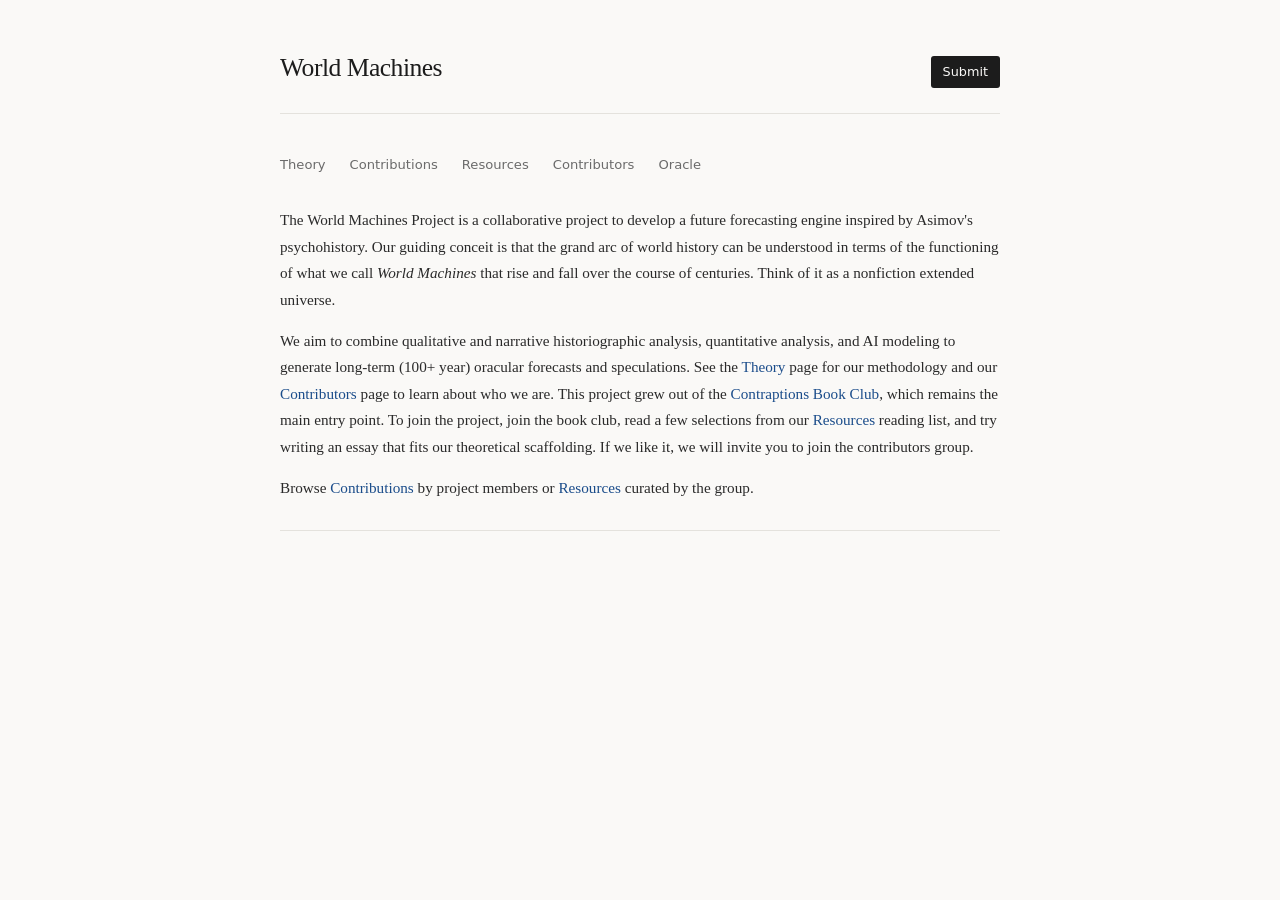
==== commit 61035581: "Add: https://contraptions.venkateshrao.com/p/be-history-or-do-history" ====
--- a/index.html
+++ b/index.html
@@ -14,18 +14,17 @@
   <nav class="sitenav">
     <a href="/theory">Theory</a>
     <a href="/contributions">Contributions</a>
+    <a href="/resources">Resources</a>
     <a href="/contributors">Contributors</a>
-    <a href="/bibliography">Bibliography</a>
     <a href="/oracle">Oracle</a>
   </nav>
   <main>
   <section class="blurb">
-    <p>Third-party essays, articles, and other resources relevant to World Machines theory, submitted by <a href="/contributors">project contributors</a>. For original work by contributors, see <a href="/contributions">Contributions</a>.</p>
-  </section>
-  <section class="articles-section">
-  <p class="empty-state">No resources yet.</p>
+    <p>The World Machines Project is a collaborative project to develop a future forecasting engine inspired by Asimov's psychohistory. Our guiding conceit is that the grand arc of world history can be understood in terms of the functioning of what we call <em>World Machines</em> that rise and fall over the course of centuries. Think of it as a nonfiction extended universe.</p>
+    <p>We aim to combine qualitative and narrative historiographic analysis, quantitative analysis, and AI modeling to generate long-term (100+ year) oracular forecasts and speculations. See the <a href="/theory">Theory</a> page for our methodology and our <a href="/contributors">Contributors</a> page to learn about who we are. This project grew out of the <a href="https://contraptions.venkateshrao.com/p/contraptions-book-club">Contraptions Book Club</a>, which remains the main entry point. To join the project, join the book club, read a few selections from our <a href="/resources">Resources</a> reading list, and try writing an essay that fits our theoretical scaffolding. If we like it, we will invite you to join the contributors group.</p>
+    <p>Browse <a href="/contributions">Contributions</a> by project members or <a href="/resources">Resources</a> curated by the group.</p>
   </section>
   </main>
-  <!-- built: 2026-05-05T02:12:58Z — 0 resources -->
+  <!-- built: 2026-05-05T02:25:53Z -->
 </body>
 </html>
